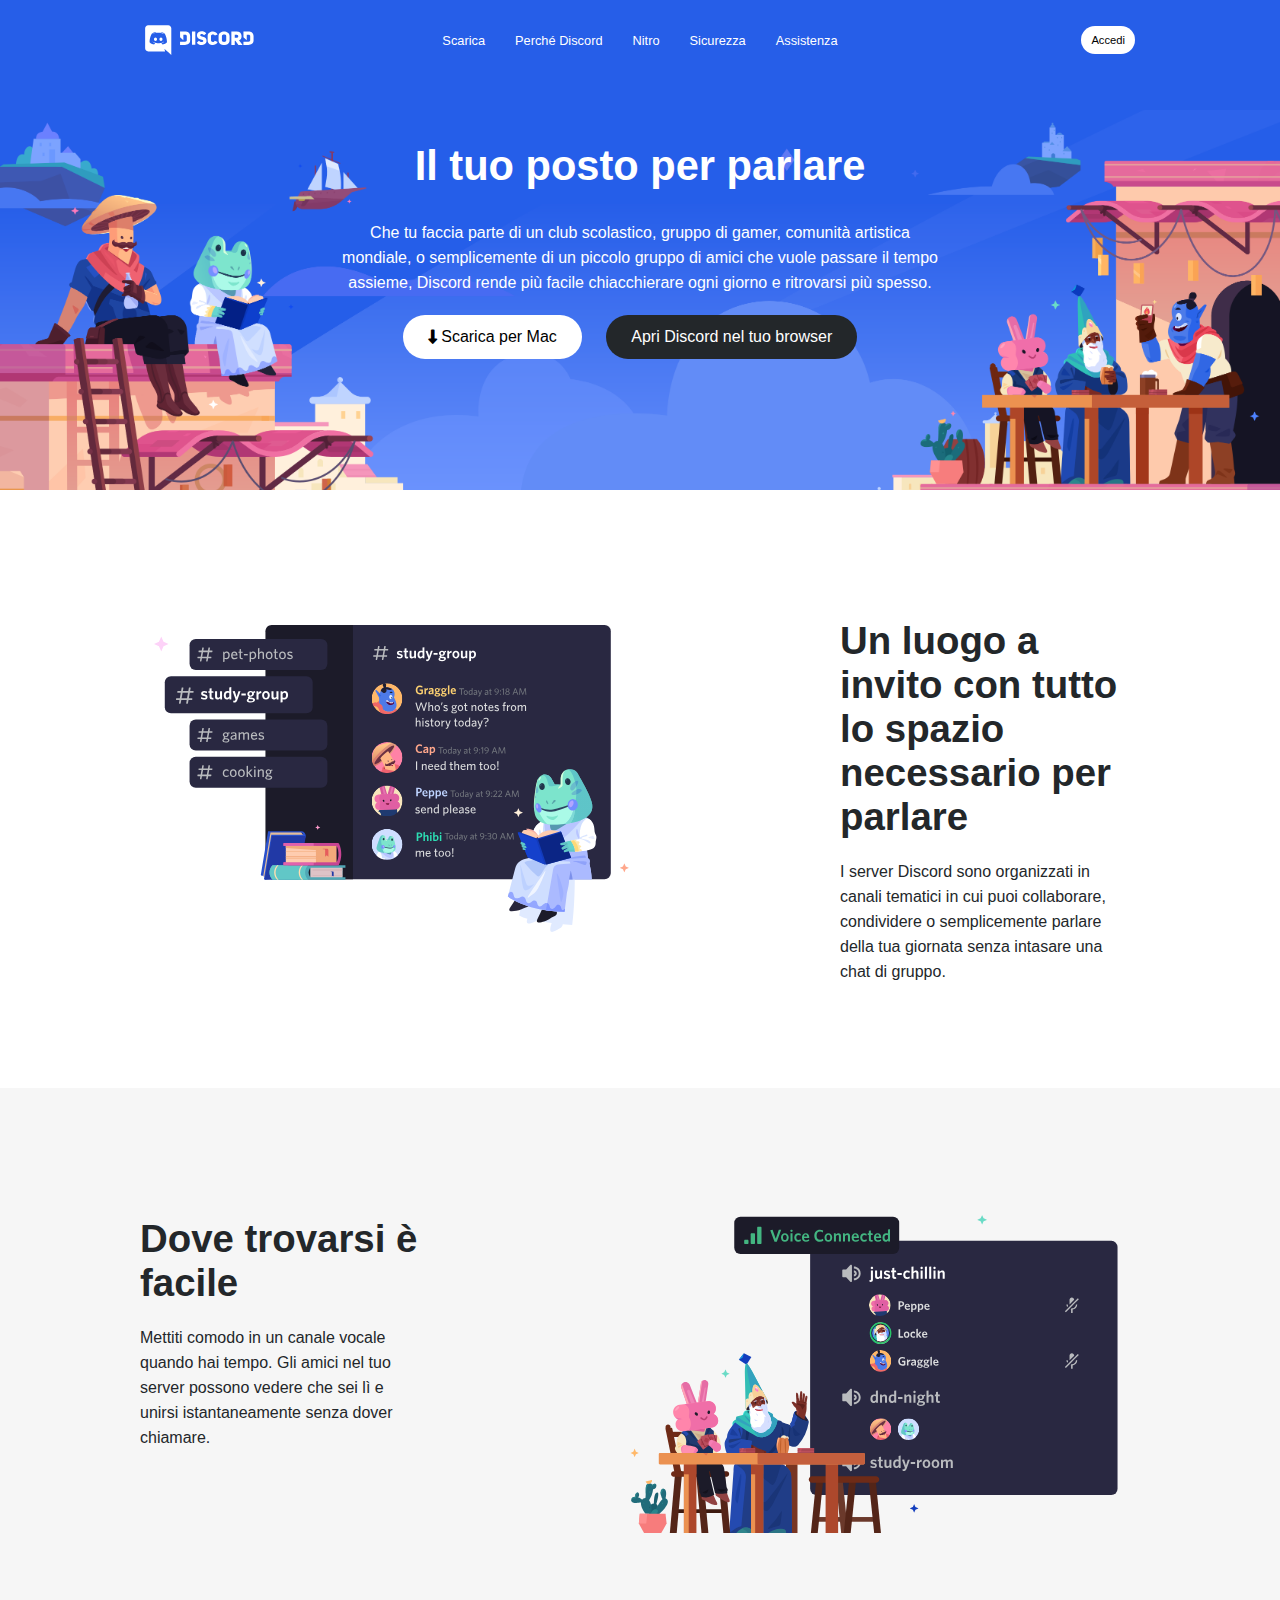
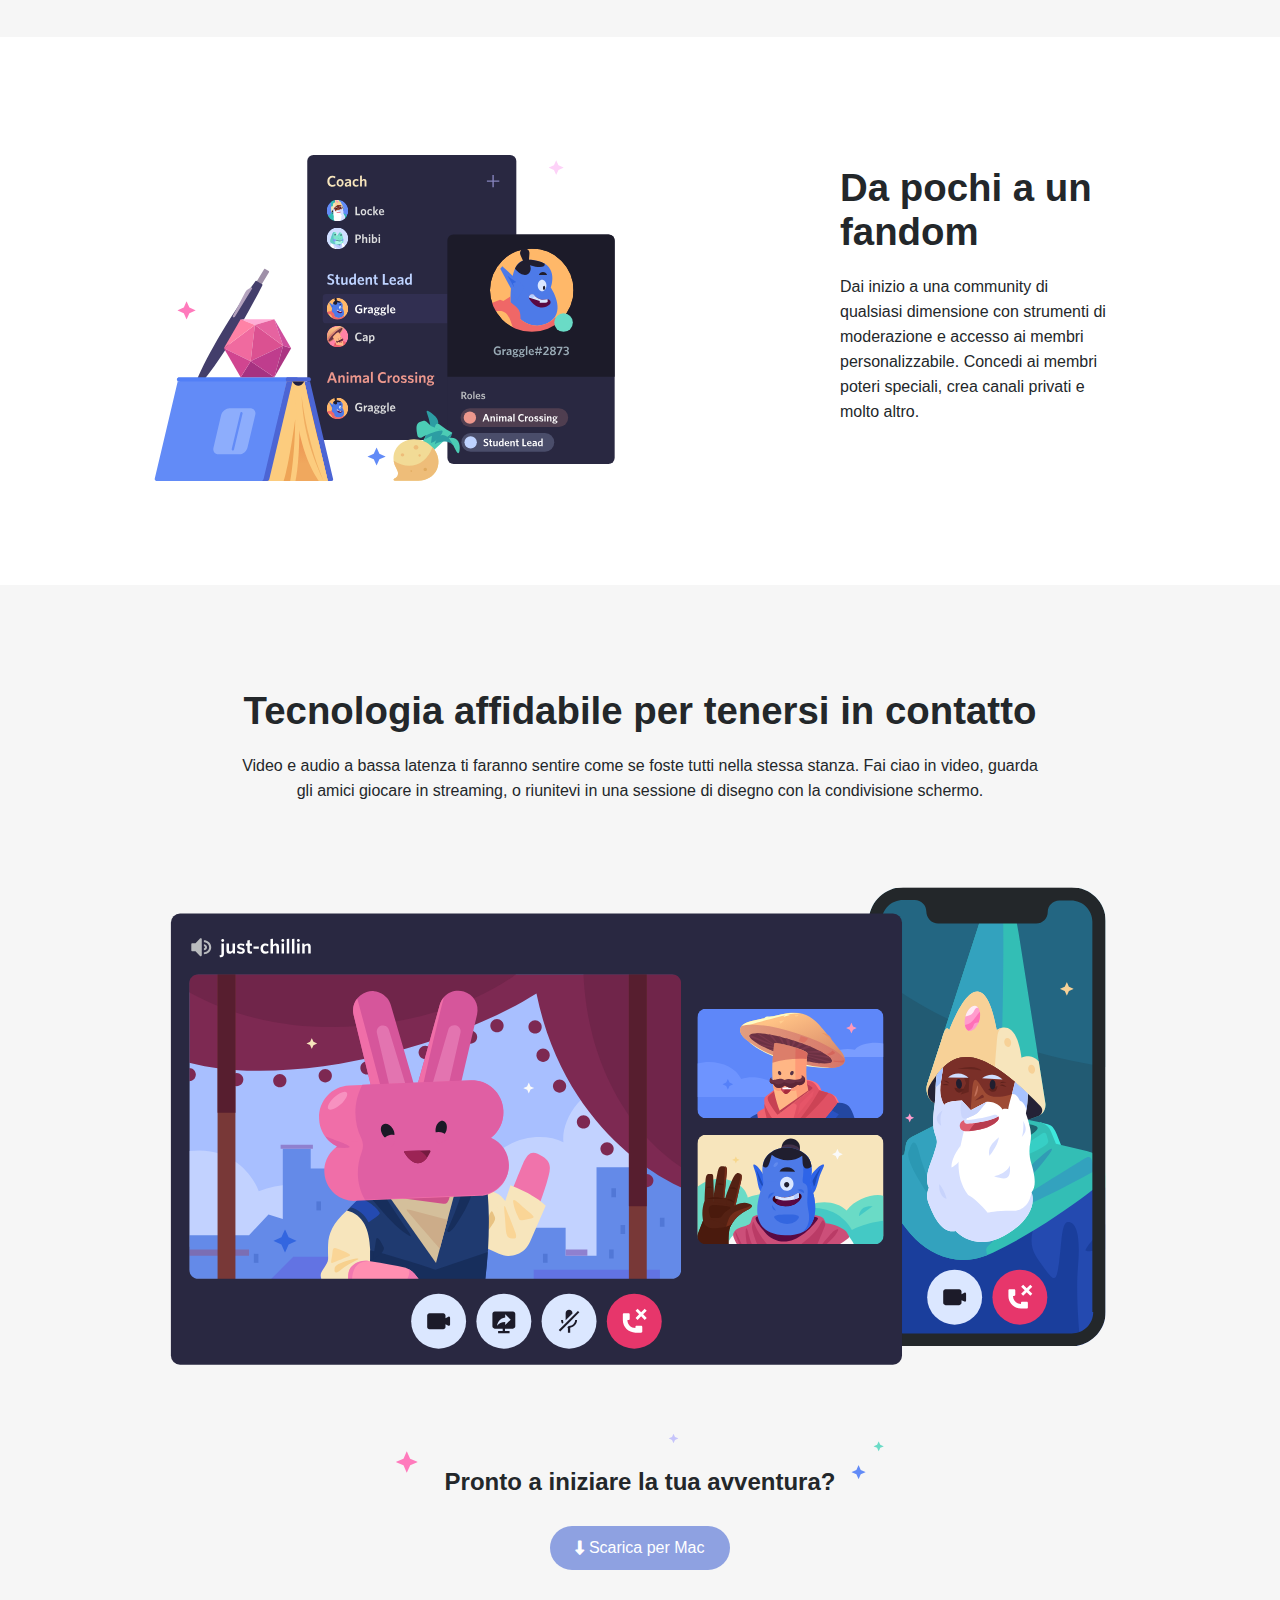
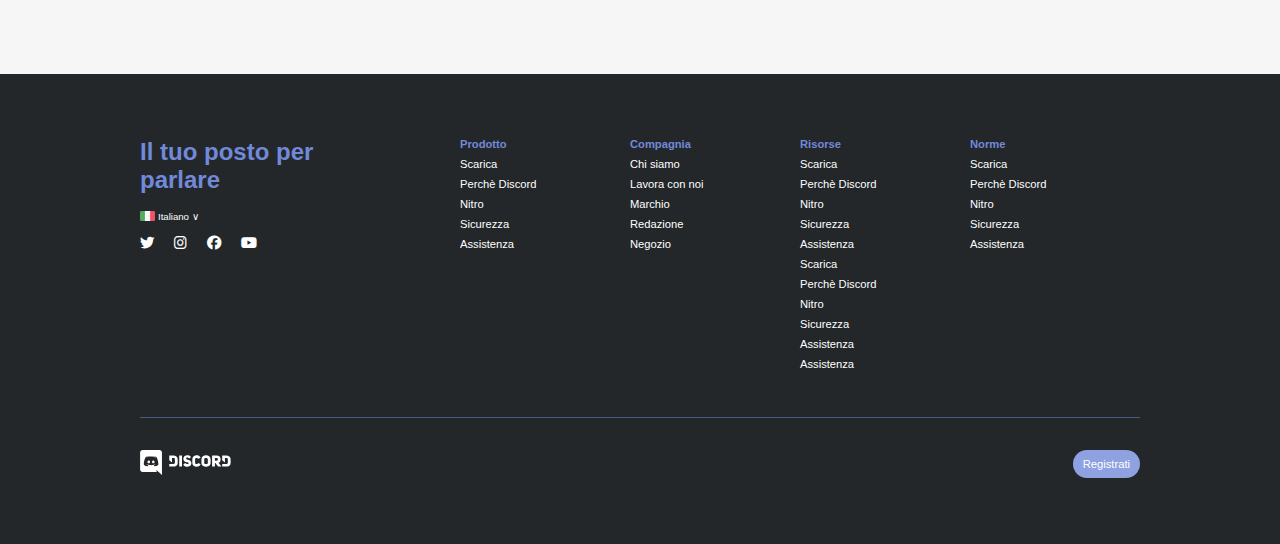
==== bonus.html @ 2f897a8f "buttons hover commit" ====
<!DOCTYPE html>
<html>
<head>
    <link rel="stylesheet" href="css/style.css">
    <link rel="stylesheet" href="css/bonus.css">
    <link rel="stylesheet" href="https://cdnjs.cloudflare.com/ajax/libs/font-awesome/6.1.1/css/all.min.css">
    <meta charset="UTF-8">
    <title>Discord</title>
</head>
<body>
    
    <header>
        <div class="nav-bar padding-top-header"> <!--barra di navigazione-->
            <div class="col side-column">
                <img src="img/logo.svg" alt="logo-discord">
            </div>
            <div class="col center-column">
                <a href="scarica">Scarica</a>
                <a href="perche">Perché Discord</a>
                <a href="nitro">Nitro</a>
                <a href="sicurezza">Sicurezza</a>
                <a href="assistenza">Assistenza</a>
            </div>
            <div class="col side-column login">
                <a href="accedi" class="btn-small">Accedi</a>
            </div>
        </div>

        <div class="background-image"> <!--introduzione + immagine sfondo-->
            <div class="container padding-central-header">
                <div class="header-section">
                    <h1>Il tuo posto per parlare</h1>
                    <p class="introduction">Che tu faccia parte di un club scolastico, gruppo di gamer, comunità artistica mondiale, o semplicemente di un piccolo gruppo di amici che vuole passare il tempo assieme, Discord rende più facile chiacchierare ogni giorno e ritrovarsi più spesso.</p>
                    <a href="scarica" class="btn-big-white"><i class="fa-solid fa-down-long"></i> Scarica per Mac</a>
                    <a href="apri" class="btn-big-dark">Apri Discord nel tuo browser</a>
                </div>
            </div>
        </div>
    </header>

    <main>
        <div class="white"> <!--prima sezione main-->
            <div class="container central-section padding-sections">
                <div class="central-section-img">
                    <img src="img/item1.svg" alt="frog-img">
                </div>
                <div class="central-section-text">
                    <h2>Un luogo a invito con tutto lo spazio necessario per parlare</h2>
                    <p>I server Discord sono organizzati in canali tematici in cui puoi collaborare, condividere o semplicemente parlare della tua giornata senza intasare una chat di gruppo.</p>
                </div>
            </div>
        </div>

        <div class="grey"> <!--seconda sezione main-->
            <div class="container central-section padding-sections reverse">
                <div class="central-section-img-reverse">
                    <img src="img/item2.svg" alt="magician-img">
                </div>
                <div class="central-section-text">
                    <h2>Dove trovarsi è facile</h2>
                    <p>Mettiti comodo in un canale vocale quando hai tempo. Gli amici nel tuo server possono vedere che sei lì e unirsi istantaneamente senza dover chiamare.</p>
                </div>
            </div>
        </div>

        <div class="white"> <!--terza sezione main-->
            <div class="container central-section padding-sections">
                <div class="central-section-img">
                    <img src="img/item3.svg" alt="graggle-img">
                </div>
                <div class="central-section-text">
                    <h2>Da pochi a un fandom</h2>
                    <p>Dai inizio a una community di qualsiasi dimensione con strumenti di moderazione e accesso ai membri personalizzabile. Concedi ai membri poteri speciali, crea canali privati e molto altro.</p>
                </div>
            </div>
        </div>

        <div class="grey"> <!--quarta sezione main, centrale-->
            <div class="container last-section padding-sections">
                <div class="central-section-macro">
                    <h2>Tecnologia affidabile per tenersi in contatto</h2>
                    <p>Video e audio a bassa latenza ti faranno sentire come se foste tutti nella stessa stanza. Fai ciao in video, guarda gli amici giocare in streaming, o riunitevi in una sessione di disegno con la condivisione schermo.</p>
                    <img src="img/item4-big.svg" alt="display-monsters" class="main-img">
                    <div class="last-main-section">
                        <img src="img/stars.svg" alt="adventure-stars" class="stars">
                        <h3>Pronto a iniziare la tua avventura?</h3>
                        <div class="last-main-button">
                            <a href="scarica" class="btn-big-violet"><i class="fa-solid fa-down-long"></i> Scarica per Mac</a>
                        </div>
                    </div>
                </div>
            </div>
        </div>
    </main>

    <footer>
        <div class="container padding-footer"> <!--navigazione funzioni sito-->
            <div class="footer-columns">
                <div class="jumbo-col">
                    <h3>Il tuo posto per parlare</h3>
                    <div class="language">
                        <img src="img/ita.png" alt="italian-flag" class="flag">
                        <span class="ita"> Italiano &#8744;</span>
                    </div>
                    <div class="social-icons">
                        <i class="fa-brands fa-twitter"></i>
                        <i class="fa-brands fa-instagram"></i>
                        <i class="fa-brands fa-facebook"></i>
                        <i class="fa-brands fa-youtube"></i>
                    </div>
                </div>

                <div class="smaller-col">
                    <h5>Prodotto</h5>
                    <ul>
                        <li>Scarica</li>
                        <li>Perchè Discord</li>
                        <li>Nitro</li>
                        <li>Sicurezza</li>
                        <li>Assistenza</li>
                    </ul>
                </div>
                <div class="smaller-col">
                    <h5>Compagnia</h5>
                    <ul>
                        <li>Chi siamo</li>
                        <li>Lavora con noi</li>
                        <li>Marchio</li>
                        <li>Redazione</li>
                        <li>Negozio</li>
                    </ul>
                </div>
                <div class="smaller-col">
                    <h5>Risorse</h5>
                    <ul>
                        <li>Scarica</li>
                        <li>Perchè Discord</li>
                        <li>Nitro</li>
                        <li>Sicurezza</li>
                        <li>Assistenza</li>
                        <li>Scarica</li>
                        <li>Perchè Discord</li>
                        <li>Nitro</li>
                        <li>Sicurezza</li>
                        <li>Assistenza</li>
                        <li>Assistenza</li>
                    </ul>
                </div>
                <div class="smaller-col">
                    <h5>Norme</h5>
                    <ul>
                        <li>Scarica</li>
                        <li>Perchè Discord</li>
                        <li>Nitro</li>
                        <li>Sicurezza</li>
                        <li>Assistenza</li>
                    </ul>
                </div>
            </div>
        </div>

        <div class="container padding-footer-trademark"> <!--marchio e registrazione-->
            <div class="credits">
                <div class="last-buttons">
                    <div>
                        <img src="img/logo.svg" alt="logo-discord" class="last-logo">
                    </div>
                    <div>
                        <a href="registrazione" class="btn-small-violet">Registrati</a>
                    </div>
                </div>
            </div>
        </div>
    </footer>
    
</body>
</html>
---- css/style.css ----
* {
    padding: 0;
    margin: 0;
    box-sizing: border-box;
}

/* root elements */
body {
    font-family: Arial, Helvetica, sans-serif;
    font-size: 16px;
    color: #fff;
}

header {
    background-color: #265EE8;
    height: 100%;
}

a {
    font-size: 0.8rem;
    color: #fff;
    text-decoration: none;
    padding: 0 15px 0 15px;
    display: inline-block;
}

footer {
    background-color: #23272A;
    height: 100%;
}

h1 {
    font-size: 2.6rem;
}

h2 {
    font-size: 2.4rem;
    color: #23272A;
}

h3 {
    font-size: 1.5rem;
}

h5 {
    color: #7289da;
    font-size: 0.7rem;
}
/* root elements */

/*buttons*/
.btn-small {
    font-size: 0.7rem;
    background-color: #fff;
    border-width: 0;
    padding: 8px 10px;
    border-radius: 25px;
    color: #000;
}

.btn-big-white {
    font-size: 1rem;
    background-color: #fff;
    border-width: 0;
    padding: 13px 25px;
    margin-right: 20px;
    border-radius: 25px;
    color: #000;
}

.btn-big-dark {
    font-size: 1rem;
    background-color: #23272A;
    border-width: 0;
    padding: 13px 25px;
    margin-right: 20px;
    border-radius: 25px;
    color: #fff;
}

.btn-big-violet {
    font-size: 1rem;
    background-color: #8ea1e1;
    border-width: 0;
    margin-top: 30px;
    margin-left: auto;
    padding: 13px 25px;
    border-radius: 25px;
    color: #fff;
}

.btn-small-violet {
    font-size: 0.7rem;
    background-color: #8ea1e1;
    border-width: 0;
    padding: 8px 10px;
    border-radius: 25px;
    color: #fff;
}
/*buttons*/

.container {
    width: 100%;
    max-width: 1000px;
    min-width: 300px;
    height: 100%;
    margin: 0 auto;
}

/* padding values */
.padding-top-header {
    padding: 20px 0 50px 0;
}

.padding-central-header {
    padding: 2rem 0;
}

.padding-sections {
    padding: 6.5rem 0;
}

.padding-footer {
    padding: 4rem 0 2rem 0;
}

.padding-footer-trademark {
    padding: 0 0 4rem 0;
}
/* padding values */

/* header */
header img {
    height: 30px;
}

.nav-bar {
    display: flex;
    width: 100%;
    max-width: 1000px;
    min-width: 300px;
    height: 100%;
    margin: 0 auto;
}

.nav-bar .col {
    padding: 5px;
    min-height: 30px;
    display: flex;
    align-items: center;
}

.side-column {
    width: 20%;
}

.login {
    justify-content: flex-end;
}

.center-column {
    flex-grow: 1;
    text-align: center;
    justify-content: center;
}

.background-image {
    background-image: url(../img/jumbo.png);
    background-size: cover;
    background-repeat: no-repeat;
    background-position: center;
    height: 380px;
}

.container .header-section {
    height: 80%;
    width: 75%;
    margin: 0 auto;
    text-align: center;
}

.header-section h1 {
    padding-bottom: 30px;
}

.introduction {
    line-height: 25px;
    width: 80%;
    margin: 0 auto;
    padding-bottom: 20px;
}

i {
    font-size: 0.9rem;
}
/* header */

/* main */
main .white { 
    background-color: #fff;
    height: 100%;
}

main .grey { 
    background-color: #F6F6F6;
    height: 100%;
}

.central-section {
    display: flex;
    height: 100%;
    width: 100%;
}

.central-section-img {
    height: 100%;
    flex-grow: 1;
    display: flex;
    justify-content: flex-start;
}

.central-section-img-reverse {
    height: 100%;
    flex-grow: 1;
    display: flex;
    justify-content: flex-end;
}

.central-section-img img {
    width: 75%;
}

.central-section-img-reverse img {
    width: 75%;
}

.central-section-text {
    height: 100%;
    min-width: 280px;
    max-width: 300px;
    color: #23272A;
    padding-top: 25px;
}

.central-section-text p {
    line-height: 25px;
    width: 90%;
    padding-top: 20px;
}

.reverse {
    flex-direction: row-reverse;
}

.last-section {
    min-height: 900px;
    max-height: 1200px;
}

.central-section-macro {
    height: 100%;
}

.central-section-macro h2 {
    text-align: center;
}

.central-section-macro p {
    color: #23272A;
    text-align: center;
    line-height: 25px;
    width: 80%;
    padding: 20px 0;
    margin: 0 auto;
}

.main-img {
    width: 100%;
}

.last-main-section {
    width: 100%;
    margin: 0 auto;
}

.stars {
    height: 45px;
    margin: 0 auto;
    width: 100%;
}

.central-section-macro h3 {
    color: #23272A;
    text-align: center;
    margin-top: -15px;
}

.last-main-button {
    width: 100%;
    margin: 0 auto;
    text-align: center;
}
/* main */

/* footer */
.footer-columns {
    font-size: 0.7rem;
    display: flex;
    min-height: 280px;
    border-bottom: 1px solid #4a5882;
}

.footer-columns .jumbo-col {
    flex-grow: 1;
    padding-right: 60px;
}

.jumbo-col h3 {
    color: #7289da;
}

.language {
    padding-top: 15px;
}

.flag {
    height: 10px;
    vertical-align: middle;
}

.ita {
    font-size: 0.6rem;
    vertical-align: middle;
}

.social-icons {
    display: flex;
    padding-top: 15px;
    gap: 20px;
}

.footer-columns .smaller-col {
    min-width: 170px;
}

ul li {
    list-style: none;
    padding-top: 8px;
}

/*footer-credits*/
.container .credits {
    min-height: 30px
}

.last-logo {
    height: 25px;
}

.credits .last-buttons {
    min-height: 30px;
    display: flex;
    justify-content: space-between;
    align-items: flex-start;
}
/*footer-credits*/
/* footer */
---- css/bonus.css ----
/*buttons*/
.btn-small {
    font-size: 0.7rem;
    background-color: #fff;
    border-width: 0;
    padding: 8px 10px;
    border-radius: 25px;
    color: #000;
}

.btn-small:hover {
    color: #8ea1e1;
    box-shadow: 0px 5px 20px -5px #23272A;
}

.btn-big-white {
    font-size: 1rem;
    background-color: #fff;
    border-width: 0;
    padding: 13px 25px;
    margin-right: 20px;
    border-radius: 25px;
    color: #000;
}

.btn-big-white:hover {
    color: #8ea1e1;
    box-shadow: 0px 5px 20px -5px #23272A;
}

.btn-big-dark {
    font-size: 1rem;
    background-color: #23272A;
    border-width: 0;
    padding: 13px 25px;
    margin-right: 20px;
    border-radius: 25px;
    color: #fff;
}

.btn-big-dark:hover {
    background-color: #36393F;
    box-shadow: 0px 5px 20px -5px #23272A;
}

.btn-big-violet {
    font-size: 1rem;
    background-color: #8ea1e1;
    border-width: 0;
    margin-top: 30px;
    margin-left: auto;
    padding: 13px 25px;
    border-radius: 25px;
    color: #fff;
}

.btn-big-violet:hover {
    background-color: #7983F5;
    box-shadow: 0px 5px 20px -5px #23272A;
}

.btn-small-violet {
    font-size: 0.7rem;
    background-color: #8ea1e1;
    border-width: 0;
    padding: 8px 10px;
    border-radius: 25px;
    color: #fff;
}

.btn-small-violet:hover {
    background-color: #7983F5;
    box-shadow: 0px 5px 20px -5px #23272A;
}
/*buttons*/
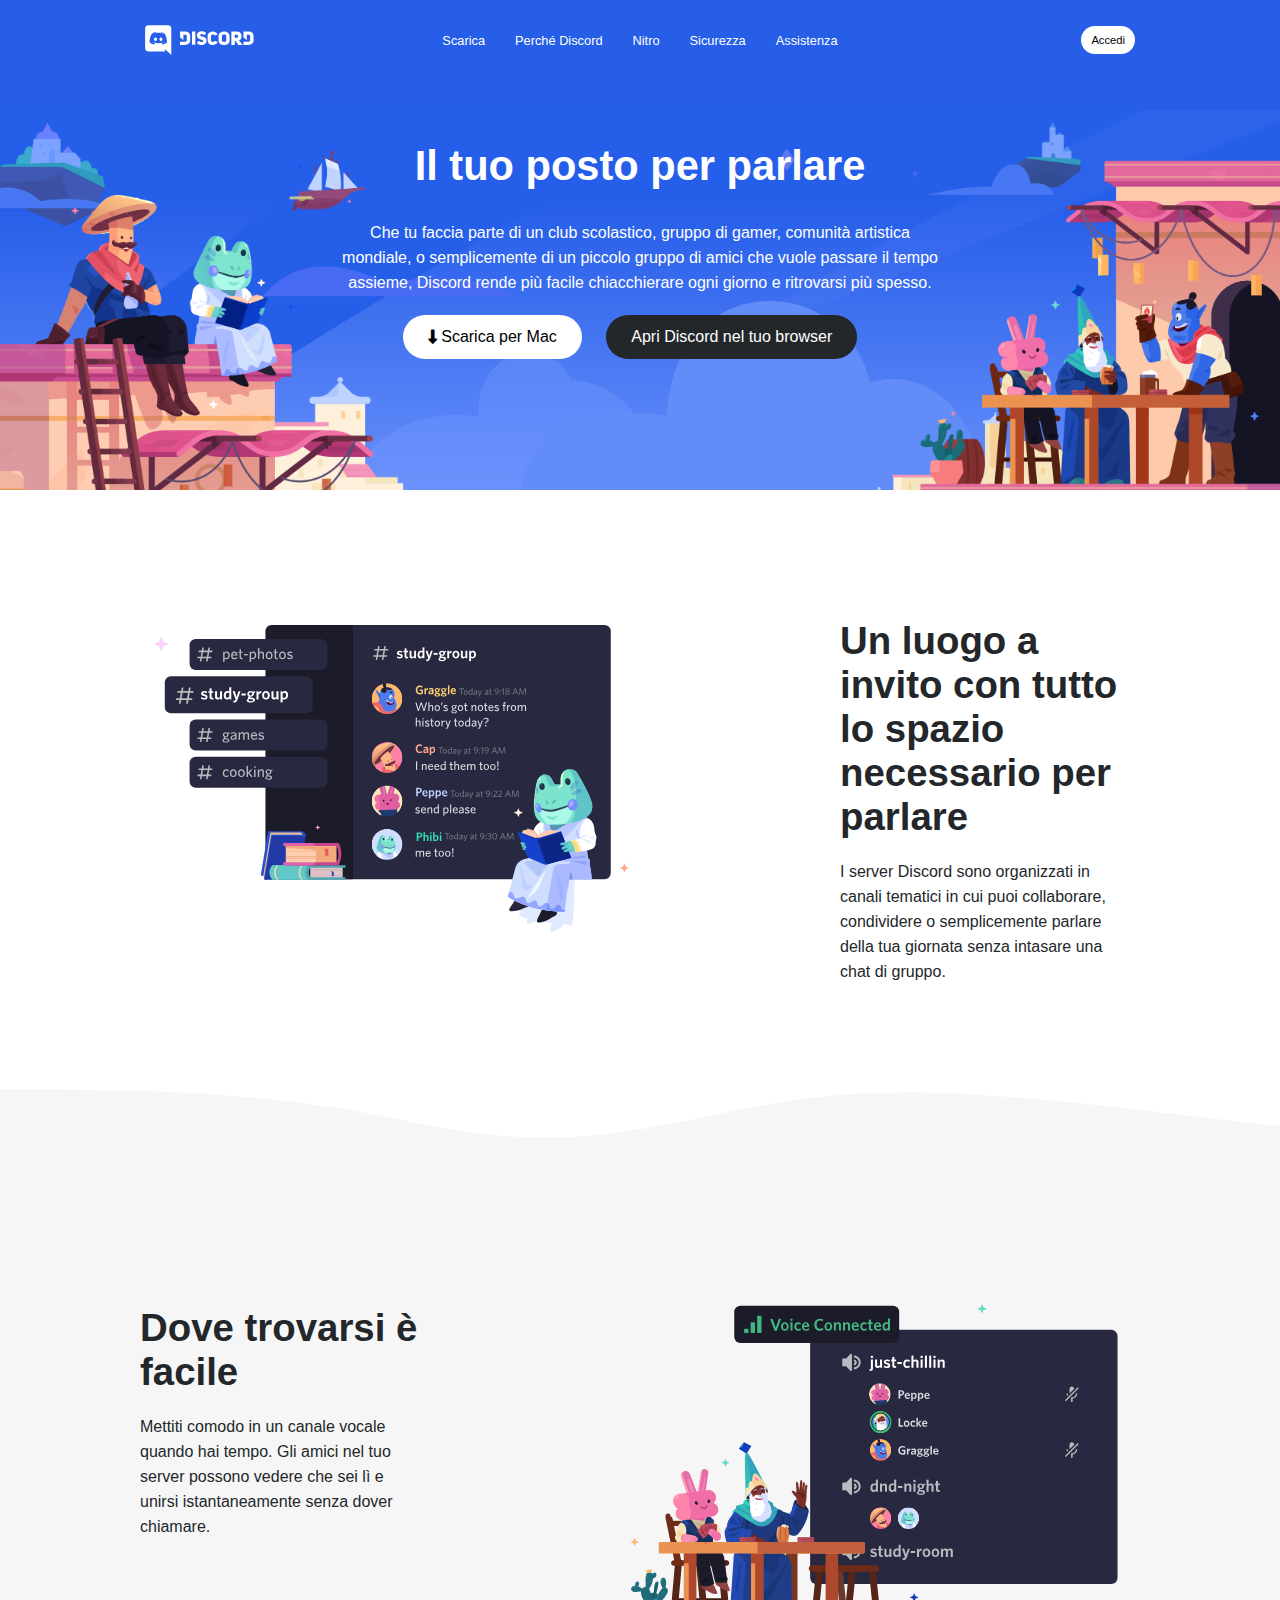
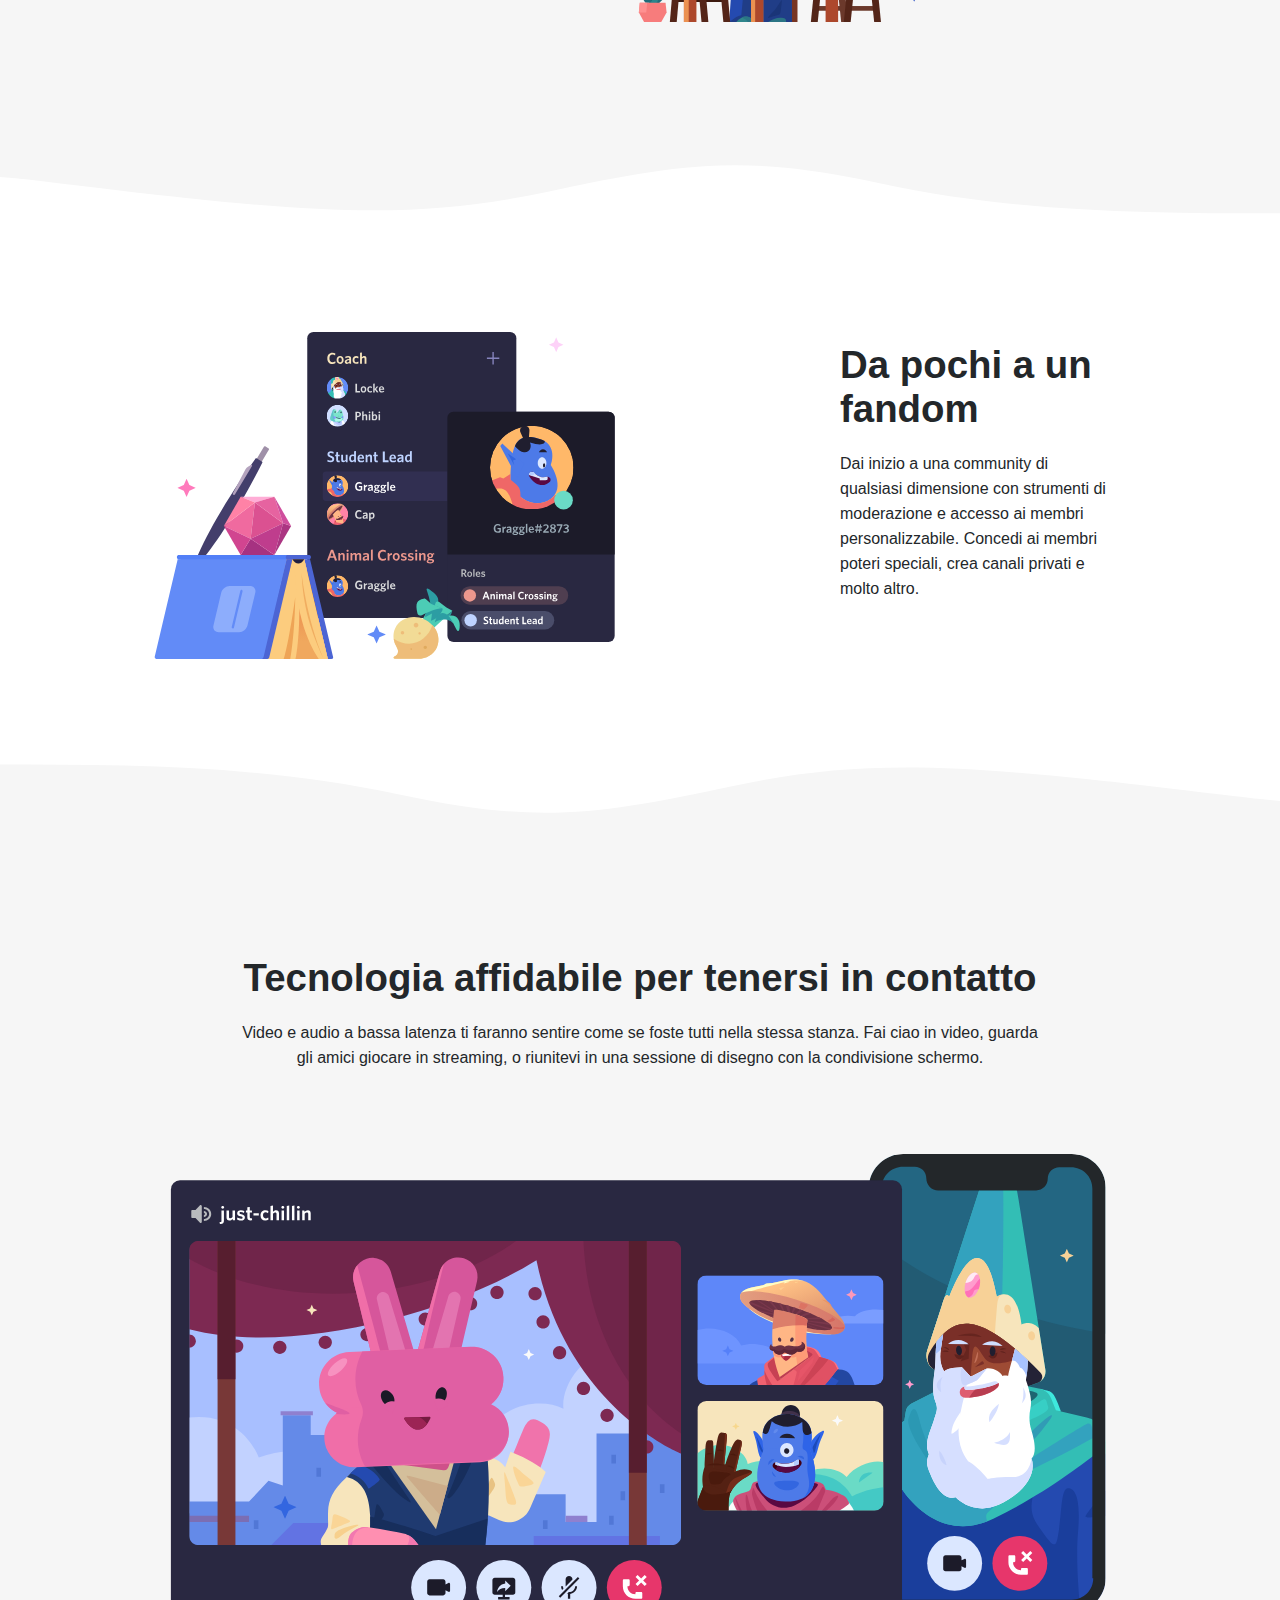
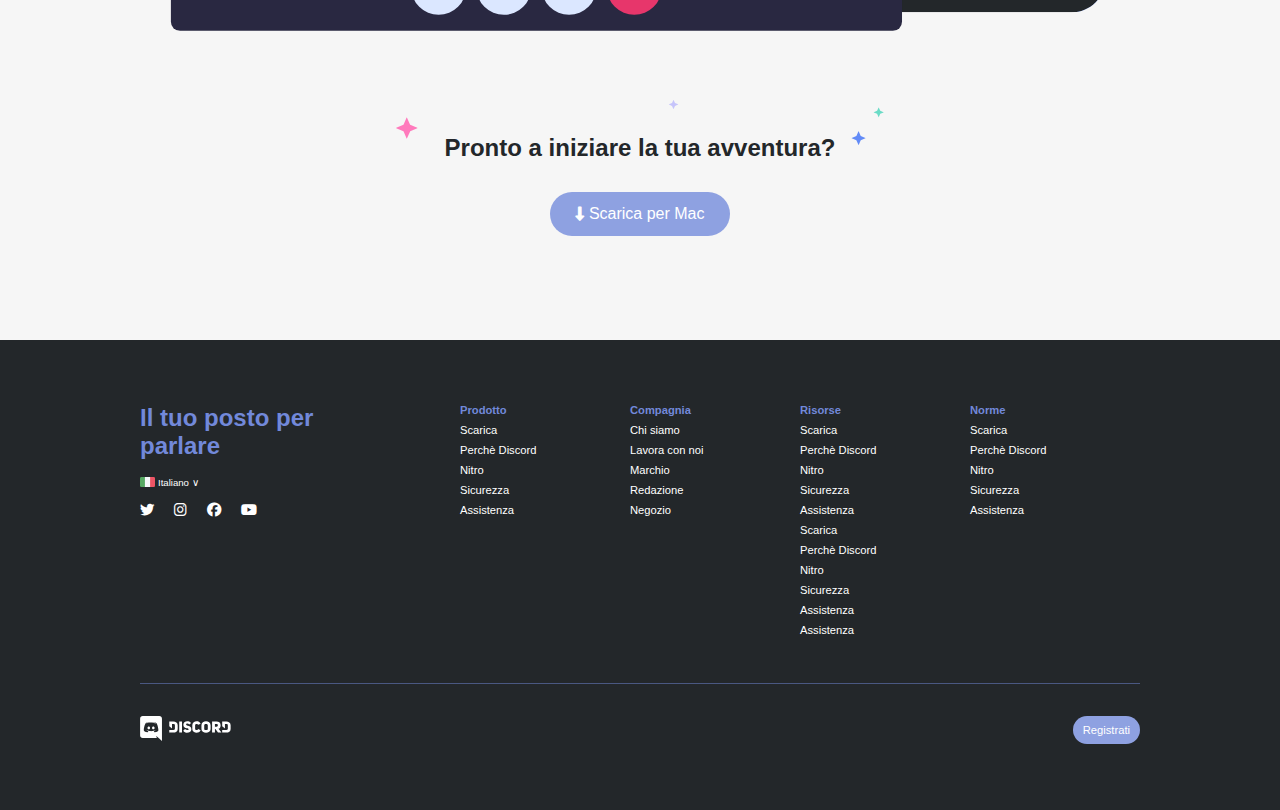
==== commit de2689de: "svg waves" ====
--- a/bonus.html
+++ b/bonus.html
@@ -51,6 +51,8 @@
             </div>
         </div>
 
+        <svg version="1.1" xmlns="http://www.w3.org/2000/svg" viewBox="0 0 1440 100" preserveAspectRatio="none"><path class="wavePath-haxJK1 animationPaused-2hZ4IO" d="M826.337463,25.5396311 C670.970254,58.655965 603.696181,68.7870267 447.802481,35.1443383 C293.342778,1.81111414 137.33377,1.81111414 0,1.81111414 L0,150 L1920,150 L1920,1.81111414 C1739.53523,-16.6853983 1679.86404,73.1607868 1389.7826,37.4859505 C1099.70117,1.81111414 981.704672,-7.57670281 826.337463,25.5396311 Z" fill="#F6F6F6"></path></svg>
+
         <div class="grey"> <!--seconda sezione main-->
             <div class="container central-section padding-sections reverse">
                 <div class="central-section-img-reverse">
@@ -63,6 +65,8 @@
             </div>
         </div>
 
+        <svg class="wave-reverse" version="1.1" xmlns="http://www.w3.org/2000/svg" viewBox="0 0 1440 100" preserveAspectRatio="none"><path class="wavePath-haxJK1 animationPaused-2hZ4IO" d="M826.337463,25.5396311 C670.970254,58.655965 603.696181,68.7870267 447.802481,35.1443383 C293.342778,1.81111414 137.33377,1.81111414 0,1.81111414 L0,150 L1920,150 L1920,1.81111414 C1739.53523,-16.6853983 1679.86404,73.1607868 1389.7826,37.4859505 C1099.70117,1.81111414 981.704672,-7.57670281 826.337463,25.5396311 Z" fill="#F6F6F6"></path></svg>
+
         <div class="white"> <!--terza sezione main-->
             <div class="container central-section padding-sections">
                 <div class="central-section-img">
@@ -74,6 +78,8 @@
                 </div>
             </div>
         </div>
+
+        <svg version="1.1" xmlns="http://www.w3.org/2000/svg" viewBox="0 0 1440 100" preserveAspectRatio="none"><path class="wavePath-haxJK1 animationPaused-2hZ4IO" d="M826.337463,25.5396311 C670.970254,58.655965 603.696181,68.7870267 447.802481,35.1443383 C293.342778,1.81111414 137.33377,1.81111414 0,1.81111414 L0,150 L1920,150 L1920,1.81111414 C1739.53523,-16.6853983 1679.86404,73.1607868 1389.7826,37.4859505 C1099.70117,1.81111414 981.704672,-7.57670281 826.337463,25.5396311 Z" fill="#F6F6F6"></path></svg>
 
         <div class="grey"> <!--quarta sezione main, centrale-->
             <div class="container last-section padding-sections">
--- a/css/bonus.css
+++ b/css/bonus.css
@@ -72,4 +72,15 @@
     background-color: #7983F5;
     box-shadow: 0px 5px 20px -5px #23272A;
 }
-/*buttons*/+/*buttons*/
+
+/*svg element*/
+svg {
+    display: block;
+    width: 100%;    
+}
+
+.wave-reverse {
+    transform: rotate(180deg);
+}
+/*svg element*/